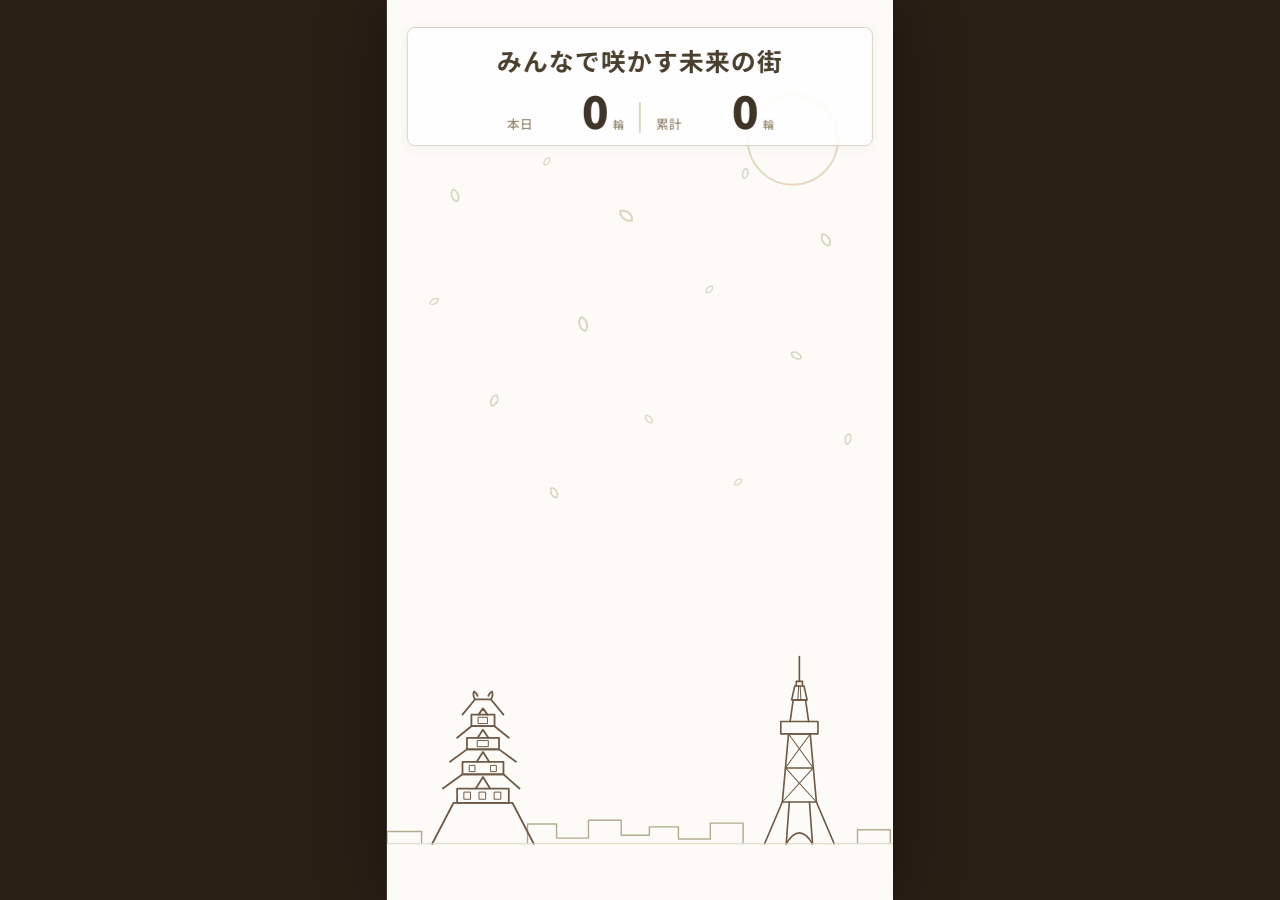
==== display/index.html @ 559e5c33 "feat(display): 背景に線画スカイラインを帯として敷けるように（band モード） 提案いただいた線画スカイライン(Pixta 129944827)は、水彩マップより Sakana調と相性" ====
<!DOCTYPE html>
<html lang="ja">
<head>
  <meta charset="UTF-8">
  <meta name="viewport" content="width=device-width, initial-scale=1.0">
  <title>みんなで咲かす未来の街</title>

  <link rel="preconnect" href="https://fonts.googleapis.com">
  <link rel="preconnect" href="https://fonts.gstatic.com" crossorigin>
  <link href="https://fonts.googleapis.com/css2?family=Noto+Sans+JP:wght@500;700;900&display=swap" rel="stylesheet">

  <link rel="stylesheet" href="css/display.css?v=20">
</head>
<body>
  <div class="stage" id="stage">

    <!-- 背景 SVG（Sakana風：ほぼ白の余白＋線画の街）
         屋外サイネージ向けに、線は視認できる濃さ・太さにしている。
         大阪城・通天閣は「識別マーク」として濃く（花の輪郭と同じ #6E5A46）、
         一般の街並みは一段淡く（背景として後退させる）。 -->
    <svg class="scene" viewBox="0 0 1080 1920" preserveAspectRatio="xMidYMid slice" aria-hidden="true">

      <!-- ほぼ白の地（わずかに暖色） -->
      <rect x="0" y="0" width="1080" height="1920" fill="#FCFBF7"/>

      <!-- 太陽（細い輪郭のみ） -->
      <circle cx="866" cy="298" r="96" fill="none" stroke="#E4DAC2" stroke-width="4"/>

      <!-- 余白に点在する花びら（線画のみ）。
           Sakana のページで白地に小さな魚が散っているのと同じ役割で、
           何も無い上半分が「殺風景」に見えるのを防ぐ。
           vector-effect で拡大しても線の太さを一定に保つ。 -->
      <g class="drift-petals" fill="none" stroke="#DCD5C4" stroke-width="2.2"
         stroke-linejoin="round" vector-effect="non-scaling-stroke">
        <path d="M0,0 C-5,-3 -6,-12 0,-16 C6,-12 5,-3 0,0 Z" transform="translate(150,430) rotate(-20) scale(1.7)"/>
        <path d="M0,0 C-5,-3 -6,-12 0,-16 C6,-12 5,-3 0,0 Z" transform="translate(336,352) rotate(34) scale(1.2)"/>
        <path d="M0,0 C-5,-3 -6,-12 0,-16 C6,-12 5,-3 0,0 Z" transform="translate(523,470) rotate(-52) scale(2.0)"/>
        <path d="M0,0 C-5,-3 -6,-12 0,-16 C6,-12 5,-3 0,0 Z" transform="translate(762,381) rotate(14) scale(1.4)"/>
        <path d="M0,0 C-5,-3 -6,-12 0,-16 C6,-12 5,-3 0,0 Z" transform="translate(944,524) rotate(-31) scale(1.8)"/>
        <path d="M0,0 C-5,-3 -6,-12 0,-16 C6,-12 5,-3 0,0 Z" transform="translate(92,648) rotate(61) scale(1.3)"/>
        <path d="M0,0 C-5,-3 -6,-12 0,-16 C6,-12 5,-3 0,0 Z" transform="translate(423,706) rotate(-16) scale(1.9)"/>
        <path d="M0,0 C-5,-3 -6,-12 0,-16 C6,-12 5,-3 0,0 Z" transform="translate(681,624) rotate(46) scale(1.2)"/>
        <path d="M0,0 C-5,-3 -6,-12 0,-16 C6,-12 5,-3 0,0 Z" transform="translate(884,764) rotate(-62) scale(1.5)"/>
        <path d="M0,0 C-5,-3 -6,-12 0,-16 C6,-12 5,-3 0,0 Z" transform="translate(224,866) rotate(24) scale(1.6)"/>
        <path d="M0,0 C-5,-3 -6,-12 0,-16 C6,-12 5,-3 0,0 Z" transform="translate(566,902) rotate(-41) scale(1.3)"/>
        <path d="M0,0 C-5,-3 -6,-12 0,-16 C6,-12 5,-3 0,0 Z" transform="translate(982,948) rotate(9) scale(1.45)"/>
        <path d="M0,0 C-5,-3 -6,-12 0,-16 C6,-12 5,-3 0,0 Z" transform="translate(362,1062) rotate(-26) scale(1.5)"/>
        <path d="M0,0 C-5,-3 -6,-12 0,-16 C6,-12 5,-3 0,0 Z" transform="translate(742,1034) rotate(51) scale(1.2)"/>
      </g>

      <!-- 街並み一式（地平線・一般ビル・大阪城・通天閣）。
           画面下端近くに配置するためまとめて下へ平行移動する。
           背景スカイライン画像を使うときは、この街だけを隠して差し替える
           （点在する花びら・太陽は残す）。 -->
      <g class="cityline" transform="translate(0,198)">

        <!-- 一般の街並み（線画・淡め。中央と両端に控えめに配置し余白を残す） -->
        <g fill="none" stroke="#B4AA92" stroke-width="3"
           stroke-linejoin="round" stroke-linecap="round">
          <path d="M0,1600 L0,1576 L74,1576 L74,1600"/>
          <path d="M300,1600 L300,1560 L362,1560 L362,1590 L430,1590 L430,1552
                   L500,1552 L500,1584 L560,1584 L560,1566 L622,1566 L622,1592
                   L690,1592 L690,1558 L760,1558 L760,1600"/>
          <path d="M1004,1600 L1004,1572 L1074,1572 L1074,1600"/>
        </g>

        <!-- ══ 大阪城（線画・参考準拠：石垣＋4層天守＋千鳥破風＋鯱）
             ※実在建造物の構造に基づく自作線画（ストック素材の複製ではない） ══ -->
        <g class="landmark landmark-castle"
           transform="translate(205,1602) scale(1.9) translate(-205,-1602)"
           fill="none" stroke="#6E5A46" stroke-width="2"
           stroke-linejoin="round" stroke-linecap="round">
          <!-- 石垣（末広がり） -->
          <path d="M148,1602 L172,1556 L238,1556 L262,1602"/>

          <!-- 1層目：壁＋入母屋屋根＋千鳥破風 -->
          <rect x="176" y="1540" width="58" height="16"/>
          <path d="M160,1540 L182,1524 L228,1524 L246,1540"/>
          <path d="M197,1540 L205,1527 L213,1540"/>

          <!-- 2層目 -->
          <rect x="182" y="1510" width="46" height="14"/>
          <path d="M168,1510 L187,1496 L223,1496 L242,1510"/>
          <path d="M198,1510 L205,1499 L212,1510"/>

          <!-- 3層目 -->
          <rect x="187" y="1483" width="36" height="13"/>
          <path d="M176,1483 L192,1470 L218,1470 L234,1483"/>
          <path d="M199,1483 L205,1474 L211,1483"/>

          <!-- 最上層（金の間）＋入母屋屋根 -->
          <rect x="192" y="1457" width="26" height="13"/>
          <path d="M182,1457 L196,1440 L214,1440 L228,1457"/>
          <path d="M200,1457 L205,1450 L210,1457"/>
          <!-- 金の鯱（大棟の両端） -->
          <path d="M196,1440 q-3,-5 -1,-9 q3,2 4,5"/>
          <path d="M214,1440 q3,-5 1,-9 q-3,2 -4,5"/>

          <!-- 窓・格子（細め。親を1.9倍しているので線幅は割り戻す） -->
          <g stroke-width="1.1">
            <rect x="184" y="1544" width="7" height="8"/>
            <rect x="201" y="1544" width="7" height="8"/>
            <rect x="218" y="1544" width="7" height="8"/>
            <rect x="190" y="1514" width="6" height="7"/>
            <rect x="214" y="1514" width="6" height="7"/>
            <rect x="199" y="1486" width="12" height="7"/>
            <rect x="200" y="1460" width="10" height="7"/>
          </g>
        </g>

        <!-- ══ 通天閣（線画・忠実デフォルメ：シルエット参考）
             エッフェル塔型の開脚アーチ＋X字トラス＋主展望台＋王冠(ランタン)＋尖塔 ══ -->
        <g class="landmark landmark-tower"
           transform="translate(880,1602) scale(1.65) translate(-880,-1602)"
           fill="none" stroke="#6E5A46" stroke-width="2.1"
           stroke-linejoin="round" stroke-linecap="round">
          <!-- 脚部：外脚＋内脚＋中央アーチ（末広がりに開く） -->
          <path d="M835,1602 L858,1548"/>
          <path d="M925,1602 L902,1548"/>
          <path d="M863,1602 L867,1548"/>
          <path d="M897,1602 L893,1548"/>
          <path d="M863,1602 Q880,1574 897,1602"/>
          <path d="M858,1548 L902,1548"/>
          <!-- 下段胴体：テーパー側面＋X字トラス（内部トラスは細め） -->
          <path d="M858,1548 L866,1460"/>
          <path d="M902,1548 L894,1460"/>
          <path d="M862,1504 L898,1504"/>
          <path d="M866,1460 L894,1460"/>
          <g stroke-width="1.3">
            <path d="M858,1548 L898,1504"/>
            <path d="M902,1548 L862,1504"/>
            <path d="M862,1504 L894,1460"/>
            <path d="M898,1504 L866,1460"/>
          </g>
          <!-- 主展望台（張り出した横帯） -->
          <rect x="856" y="1444" width="48" height="16"/>
          <!-- 首部（くびれ） -->
          <path d="M868,1444 L872,1416"/>
          <path d="M892,1444 L888,1416"/>
          <path d="M872,1416 L888,1416"/>
          <!-- 王冠（ランタン型の台形展望塔）＋縦筋 -->
          <path d="M870,1416 L874,1398 L886,1398 L890,1416 Z"/>
          <g stroke-width="1.3">
            <path d="M878,1416 L879,1398"/>
            <path d="M882,1416 L881,1398"/>
          </g>
          <!-- 頂部の小さな笠 -->
          <path d="M876,1398 L876,1392 L884,1392 L884,1398"/>
          <!-- 尖塔・アンテナ -->
          <path d="M880,1392 L880,1360"/>
        </g>

        <!-- 地平線（細い1本） -->
        <line x1="0" y1="1602" x2="1080" y2="1602" stroke="#D6D0C0" stroke-width="2"/>
      </g>
    </svg>

    <!-- 花レイヤー（SVG。動的に花を追加） -->
    <svg class="flowers" id="flowers-layer" viewBox="0 0 1080 1920" preserveAspectRatio="xMidYMid slice" aria-hidden="true">
      <defs>
        <!-- 花びら用グラデーション（中心=明るい、外縁=暗い）-->
        <radialGradient id="fg-pink"   cx="38%" cy="30%" r="75%"><stop offset="0%"   stop-color="#FFEAF3"/><stop offset="100%" stop-color="#C0356A"/></radialGradient>
        <radialGradient id="fg-yellow" cx="38%" cy="30%" r="75%"><stop offset="0%"   stop-color="#FFFBD0"/><stop offset="100%" stop-color="#C08010"/></radialGradient>
        <radialGradient id="fg-white"  cx="38%" cy="30%" r="75%"><stop offset="0%"   stop-color="#FFFFFF"/><stop offset="100%" stop-color="#C8A860"/></radialGradient>
        <radialGradient id="fg-purple" cx="38%" cy="30%" r="75%"><stop offset="0%"   stop-color="#F2E6FF"/><stop offset="100%" stop-color="#6030A8"/></radialGradient>
        <radialGradient id="fg-red"    cx="38%" cy="30%" r="75%"><stop offset="0%"   stop-color="#FFE0D8"/><stop offset="100%" stop-color="#A81818"/></radialGradient>
        <!-- 花芯用グラデーション -->
        <radialGradient id="fg-center" cx="40%" cy="35%" r="70%"><stop offset="0%"   stop-color="#FFFCC0"/><stop offset="70%"  stop-color="#E8C020"/><stop offset="100%" stop-color="#A07010"/></radialGradient>
        <!-- 花びら内側の光沢ライン（白半透明） -->
        <linearGradient id="fg-shine"  x1="0.5" y1="0" x2="0.5" y2="1"><stop offset="0%"   stop-color="#ffffff" stop-opacity="0.55"/><stop offset="100%" stop-color="#ffffff" stop-opacity="0"/></linearGradient>
      </defs>
      <g id="flowers-root"></g>
    </svg>

    <!-- カウンタ -->
    <header class="counter" id="counter">
      <div class="counter__title">みんなで咲かす未来の街</div>
      <div class="counter__row">
        <div class="counter__cell">
          <div class="counter__label">本日</div>
          <div class="counter__num" id="count-today">0</div>
          <div class="counter__unit">輪</div>
        </div>
        <div class="counter__divider"></div>
        <div class="counter__cell">
          <div class="counter__label">累計</div>
          <div class="counter__num" id="count-total">0</div>
          <div class="counter__unit">輪</div>
        </div>
      </div>
    </header>

    <!-- デバッグ表示（既定でオフ。D キーで切替） -->
    <div class="debug" id="debug-panel" hidden>
      <div>DEBUG <span id="debug-mode"></span></div>
      <div>last poll: <span id="debug-last"></span></div>
      <div>since id: <span id="debug-since"></span></div>
      <div class="debug__hint">F=花追加 / R=リセット / D=このパネル切替</div>
    </div>

    <!-- ═══════════════════════════════════════════════════════════
         診断オーバーレイ（7/23 STB実機テスト用）

         OTOMO の STB にはキーボードが無く、D キーでデバッグパネルを
         開けない。テスト用クエリ（?demo=1 等）が付いていれば操作不要で
         常時表示し、画面を撮影するだけで全項目が記録に残るようにする。

         「経過」は読み込みからの秒数。0 に戻れば STB が完全リロードした
         決定的な証拠になり、その周期も実測できる。
    ═══════════════════════════════════════════════════════════ -->
    <div class="diag" id="diag" hidden>
      <div class="diag__title">DIAG — STB TEST</div>
      <div class="diag__grid">
        <span class="diag__k">経過</span>
        <span class="diag__v diag__v--big" id="diag-elapsed">0.0s</span>

        <span class="diag__k">FPS</span>
        <span class="diag__v diag__v--big" id="diag-fps">--</span>

        <span class="diag__k">花数</span>
        <span class="diag__v diag__v--big" id="diag-count">0</span>

        <span class="diag__k">時刻</span>
        <span class="diag__v" id="diag-clock">--:--:--</span>

        <span class="diag__k">読込</span>
        <span class="diag__v" id="diag-loaded">--:--:--</span>

        <span class="diag__k">設定</span>
        <span class="diag__v" id="diag-cfg">-</span>

        <span class="diag__k">画面</span>
        <span class="diag__v" id="diag-screen">-</span>

        <span class="diag__k">poll</span>
        <span class="diag__v" id="diag-poll">0</span>

        <span class="diag__k">UA</span>
        <span class="diag__v diag__v--ua" id="diag-ua">-</span>
      </div>
    </div>
  </div>

  <script src="config.js?v=20"></script>
  <script src="js/api.js?v=20"></script>
  <script src="js/scene.js?v=20"></script>
  <script src="js/bloom.js?v=20"></script>
  <script src="js/main.js?v=20"></script>
</body>
</html>
---- display/css/display.css ----
/* 「みんなで咲かす未来の街」 display 用スタイル
   縦型サイネージ（9:16 / 1080x1920 想定）を基準に、画面サイズに合わせて
   .stage が縦比を維持しつつ最大化される。 */

:root {
  --warm-paper: #FFF5E1;
  --warm-ink:   #5A3E2B;
  --warm-ink-soft: #8C6A4E;
  --warm-accent: #E8965A;
  --warm-leaf:   #5C8A3A;
}

* { box-sizing: border-box; }

html, body {
  margin: 0;
  padding: 0;
  width: 100%;
  height: 100%;
  background: #2a1f15;       /* ステージ外の余白色（暗めにして額装風に） */
  overflow: hidden;
  font-family: "Noto Sans JP", "Hiragino Kaku Gothic ProN", "Yu Gothic", sans-serif;
  color: var(--warm-ink);
  -webkit-font-smoothing: antialiased;
}

/* ステージ：縦9:16の固定比率コンテナ。画面に内接させる */
.stage {
  position: absolute;
  top: 50%;
  left: 50%;
  /* ステージ実幅。文字サイズをこれに連動させると、レターボックス時
     （画面比が9:16でないとき）でも比率どおりに収まる。 */
  --stage-w: min(100vw, calc(100vh * 9 / 16));
  width:  var(--stage-w);
  height: min(100vh, calc(100vw * 16 / 9));
  transform: translate(-50%, -50%);
  background: #FCFBF7;              /* 背景SVGと同じ白（読み込み前のチラつき防止） */
  box-shadow: 0 0 60px rgba(0,0,0,0.4);
  overflow: hidden;
}

/* 背景の風景・花レイヤー */
.scene, .flowers {
  position: absolute;
  inset: 0;
  width: 100%;
  height: 100%;
  display: block;
}
.flowers { pointer-events: none; }

/* カウンタ（上部）
   線画・余白基調に合わせた最小限のデザイン。屋外での可読性のため、
   ・数字は大きく高コントラストのダークインク（白地に濃色＝最も読める）
   ・囲みは重い塗りカードをやめ、うっすら白＋細いヘアラインのみ
   ・新規開花時だけ数字がテラコッタ色に弾む（Sakana的な一点差し色） */
.counter {
  position: absolute;
  top: 3%;
  left: 4%;
  right: 4%;
  /* カウンタ内の em 基準をステージ幅に連動させる。
     これで文字も余白も同じ比率で拡縮し、桁数が増えても溢れない。 */
  font-size: calc(var(--stage-w) * 0.028);
  padding: 1.0em 1.1em 0.85em;
  background: rgba(255, 255, 255, 0.80);
  border: 1.5px solid #DAD4C6;
  border-radius: 0.55em;
  box-shadow: 0 2px 12px rgba(120,110,90,0.08);
  text-align: center;
  backdrop-filter: blur(2px);
}
.counter__title {
  font-family: "Noto Sans JP", sans-serif;
  font-weight: 700;
  font-size: 1.75em;            /* ≒ ステージ幅の5%。必ず1行に収まる大きさ */
  white-space: nowrap;          /* 折り返さない */
  color: #4A3E2E;
  letter-spacing: 0.04em;
  margin-bottom: 0.45em;
}
.counter__row {
  display: flex;
  align-items: flex-end;
  justify-content: center;
  gap: 1.1em;
  white-space: nowrap;          /* 桁が増えても折り返さない */
}
.counter__cell {
  display: flex;
  align-items: baseline;
  gap: 0.28em;
}
.counter__label {
  font-family: "Noto Sans JP", sans-serif;
  font-weight: 500;
  font-size: 0.9em;
  color: #9A8E78;
  margin-right: 0.15em;
}
.counter__num {
  font-family: "Noto Sans JP", sans-serif;
  font-weight: 900;
  /* カウンタ基準の相対サイズ。5桁（累計10,000輪超）でも収まる大きさ */
  font-size: 3.1em;
  line-height: 1;
  color: #3E3428;
  min-width: 1.6em;
  text-align: right;
  transition: transform 0.4s cubic-bezier(.34,1.7,.64,1), color 0.4s ease;
}
.counter__num.pop {
  transform: scale(1.18);
  color: #D2694A;               /* 開花時だけ差し色 */
}
.counter__unit {
  font-family: "Noto Sans JP", sans-serif;
  font-weight: 500;
  font-size: 0.78em;
  color: #9A8E78;
}
.counter__divider {
  width: 1.5px;
  height: 2.2em;
  background: #DAD4C6;
  border-radius: 2px;
}

/* 花：bloom.js の rAF 落下アニメが opacity と outer の transform を制御する。
   CSS は transform の基準点のみ定義し、初期状態は透明。 */
.flower {
  opacity: 0;
  transform-box: fill-box;
  transform-origin: center;
}

/* 初回ロード分（settled）：着地済み・静止状態で即表示 */
.flower.settled {
  opacity: 1;
  transform: scale(1) rotate(var(--seed-rot, 0deg));
  animation: none;
}

/* やさしく揺れる（咲いた後） */
.flower.sway {
  animation: sway 5.2s ease-in-out infinite;
  animation-delay: var(--sway-delay, 0s);
}
@keyframes sway {
  0%, 100% { transform: scale(1) rotate(var(--seed-rot, 0deg)); }
  50%      { transform: scale(1.02) rotate(calc(var(--seed-rot, 0deg) + 2deg)); }
}

/* デバッグパネル */
.debug {
  position: absolute;
  bottom: 12px;
  left: 12px;
  padding: 10px 14px;
  background: rgba(0,0,0,0.55);
  color: #fff;
  font-family: monospace;
  font-size: 12px;
  line-height: 1.6;
  border-radius: 8px;
  z-index: 100;
}
.debug__hint { opacity: 0.7; margin-top: 6px; }

/* ─── 診断オーバーレイ（7/23 STB実機テスト用） ────────────────────
   STB にはキーボードが無いので操作不要で常時表示する。
   離れた 43インチ画面を撮影して読み取れることが最優先のため、
   高コントラスト・等幅・大きめの字にしてある。
   本番の素の URL では表示されない（config.js の diag が false）。 */
.diag {
  position: absolute;
  top: 16px;
  left: 16px;
  padding: 14px 18px;
  /* 全体のデザイン確認を邪魔しないよう半透明。
     ?diag=0 で非表示、D キーで表示/非表示を切替できる。 */
  background: rgba(0, 0, 0, 0.42);
  opacity: 0.62;
  color: #fff;
  font-family: "Consolas", "Courier New", monospace;
  border-radius: 10px;
  border: 2px solid rgba(255, 255, 255, 0.35);
  z-index: 200;
  max-width: 62%;
}
.diag__title {
  font-size: 15px;
  font-weight: bold;
  letter-spacing: 0.12em;
  color: #7FE0A0;
  margin-bottom: 8px;
  padding-bottom: 6px;
  border-bottom: 1px solid rgba(255, 255, 255, 0.25);
}
.diag__grid {
  display: grid;
  grid-template-columns: auto 1fr;
  gap: 3px 14px;
  align-items: baseline;
}
.diag__k {
  font-size: 15px;
  color: #9BD8F0;
  white-space: nowrap;
}
.diag__v {
  font-size: 17px;
  font-variant-numeric: tabular-nums;
  word-break: break-all;
}
/* 遠くからでも読める主要値。「経過」が 0 に戻れば完全リロードの証拠 */
.diag__v--big {
  font-size: 30px;
  font-weight: bold;
  line-height: 1.15;
  color: #FFE08A;
}
/* UserAgent は長いので小さく折り返す */
.diag__v--ua {
  font-size: 13px;
  line-height: 1.4;
  opacity: 0.9;
}
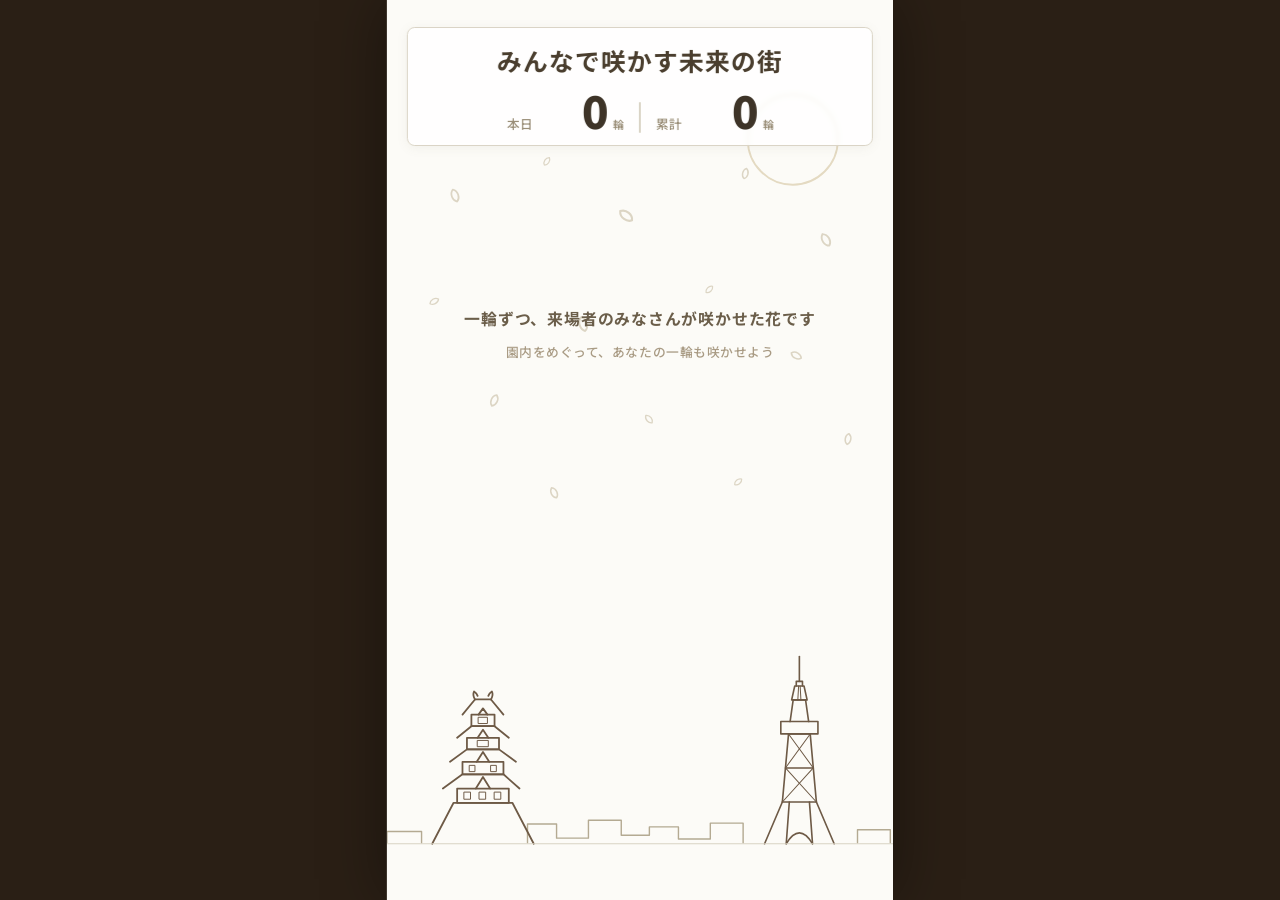
==== commit 25b8cfb3: "feat(display): 花の意味を伝える注釈を中央に追加 通りすがりの人には「花の絵」にしか見えないため、意味を短く示す一文を追加。 中央の余白に置くことで、Sakana のタグラインと同じく画" ====
--- a/display/index.html
+++ b/display/index.html
@@ -9,7 +9,7 @@
   <link rel="preconnect" href="https://fonts.gstatic.com" crossorigin>
   <link href="https://fonts.googleapis.com/css2?family=Noto+Sans+JP:wght@500;700;900&display=swap" rel="stylesheet">
 
-  <link rel="stylesheet" href="css/display.css?v=20">
+  <link rel="stylesheet" href="css/display.css?v=22">
 </head>
 <body>
   <div class="stage" id="stage">
@@ -190,6 +190,14 @@
       </div>
     </header>
 
+    <!-- 注釈：この花が何かを説明する一文。
+         通りすがりの人には「花の絵」にしか見えないため、意味を短く示す。
+         中央の余白に置くことで、Sakana のタグラインと同じく画面の重心にもなる。 -->
+    <div class="note" id="note">
+      <p class="note__main">一輪ずつ、来場者のみなさんが咲かせた花です</p>
+      <p class="note__sub">園内をめぐって、あなたの一輪も咲かせよう</p>
+    </div>
+
     <!-- デバッグ表示（既定でオフ。D キーで切替） -->
     <div class="debug" id="debug-panel" hidden>
       <div>DEBUG <span id="debug-mode"></span></div>
@@ -241,10 +249,10 @@
     </div>
   </div>
 
-  <script src="config.js?v=20"></script>
-  <script src="js/api.js?v=20"></script>
-  <script src="js/scene.js?v=20"></script>
-  <script src="js/bloom.js?v=20"></script>
-  <script src="js/main.js?v=20"></script>
+  <script src="config.js?v=22"></script>
+  <script src="js/api.js?v=22"></script>
+  <script src="js/scene.js?v=22"></script>
+  <script src="js/bloom.js?v=22"></script>
+  <script src="js/main.js?v=22"></script>
 </body>
 </html>
--- a/display/css/display.css
+++ b/display/css/display.css
@@ -127,6 +127,39 @@
   border-radius: 2px;
 }
 
+/* 注釈（中央の余白に置く一文）
+   通りすがりの人に「この花が何か」を伝える。
+   同時に、白い余白の重心にもなる（Sakana のタグラインと同じ役割）。
+   文字サイズはステージ幅連動。花の山（上限 y=1360）より上に置く。 */
+.note {
+  position: absolute;
+  top: 34%;
+  left: 6%;
+  right: 6%;
+  text-align: center;
+  font-size: calc(var(--stage-w) * 0.028);
+  line-height: 1.7;
+  pointer-events: none;
+}
+.note__main {
+  font-family: "Noto Sans JP", sans-serif;
+  font-weight: 700;
+  font-size: 1.12em;
+  color: #6B5E4A;
+  letter-spacing: 0.05em;
+  margin: 0;
+  white-space: nowrap;
+}
+.note__sub {
+  font-family: "Noto Sans JP", sans-serif;
+  font-weight: 500;
+  font-size: 0.9em;
+  color: #A99B84;
+  letter-spacing: 0.04em;
+  margin: 0.6em 0 0;
+  white-space: nowrap;
+}
+
 /* 花：bloom.js の rAF 落下アニメが opacity と outer の transform を制御する。
    CSS は transform の基準点のみ定義し、初期状態は透明。 */
 .flower {
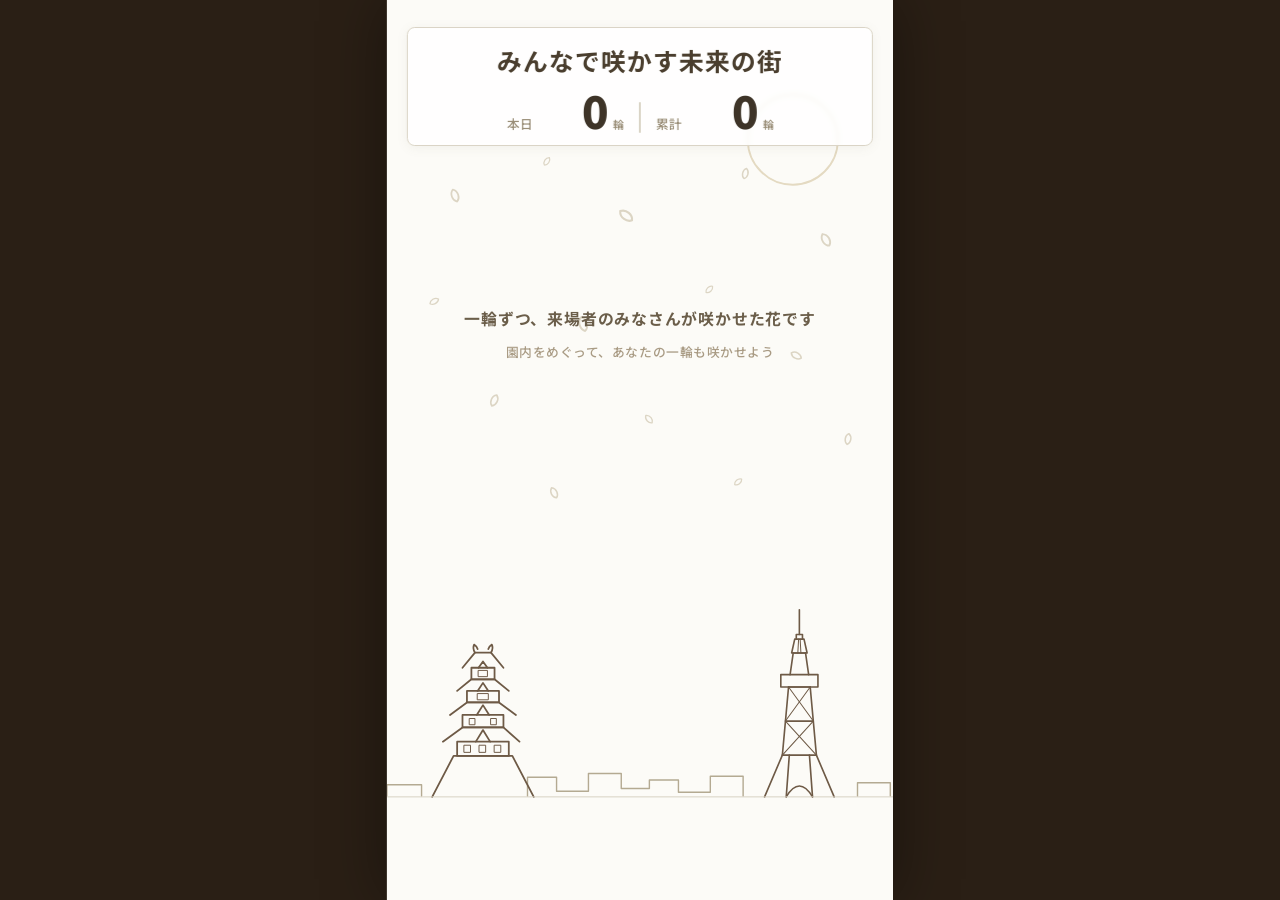
==== commit 1a957092: "fix(display): 背景画像なしのときの接地面ズレを修正 背景スカイライン画像は未購入のため .gitignore されており、公開URL （7/23にSTBが読む先）では自作線画にフォールバ" ====
--- a/display/index.html
+++ b/display/index.html
@@ -9,7 +9,7 @@
   <link rel="preconnect" href="https://fonts.gstatic.com" crossorigin>
   <link href="https://fonts.googleapis.com/css2?family=Noto+Sans+JP:wght@500;700;900&display=swap" rel="stylesheet">
 
-  <link rel="stylesheet" href="css/display.css?v=22">
+  <link rel="stylesheet" href="css/display.css?v=23">
 </head>
 <body>
   <div class="stage" id="stage">
@@ -52,7 +52,7 @@
            画面下端近くに配置するためまとめて下へ平行移動する。
            背景スカイライン画像を使うときは、この街だけを隠して差し替える
            （点在する花びら・太陽は残す）。 -->
-      <g class="cityline" transform="translate(0,198)">
+      <g class="cityline" transform="translate(0,98)">
 
         <!-- 一般の街並み（線画・淡め。中央と両端に控えめに配置し余白を残す） -->
         <g fill="none" stroke="#B4AA92" stroke-width="3"
@@ -249,10 +249,10 @@
     </div>
   </div>
 
-  <script src="config.js?v=22"></script>
-  <script src="js/api.js?v=22"></script>
-  <script src="js/scene.js?v=22"></script>
-  <script src="js/bloom.js?v=22"></script>
-  <script src="js/main.js?v=22"></script>
+  <script src="config.js?v=23"></script>
+  <script src="js/api.js?v=23"></script>
+  <script src="js/scene.js?v=23"></script>
+  <script src="js/bloom.js?v=23"></script>
+  <script src="js/main.js?v=23"></script>
 </body>
 </html>
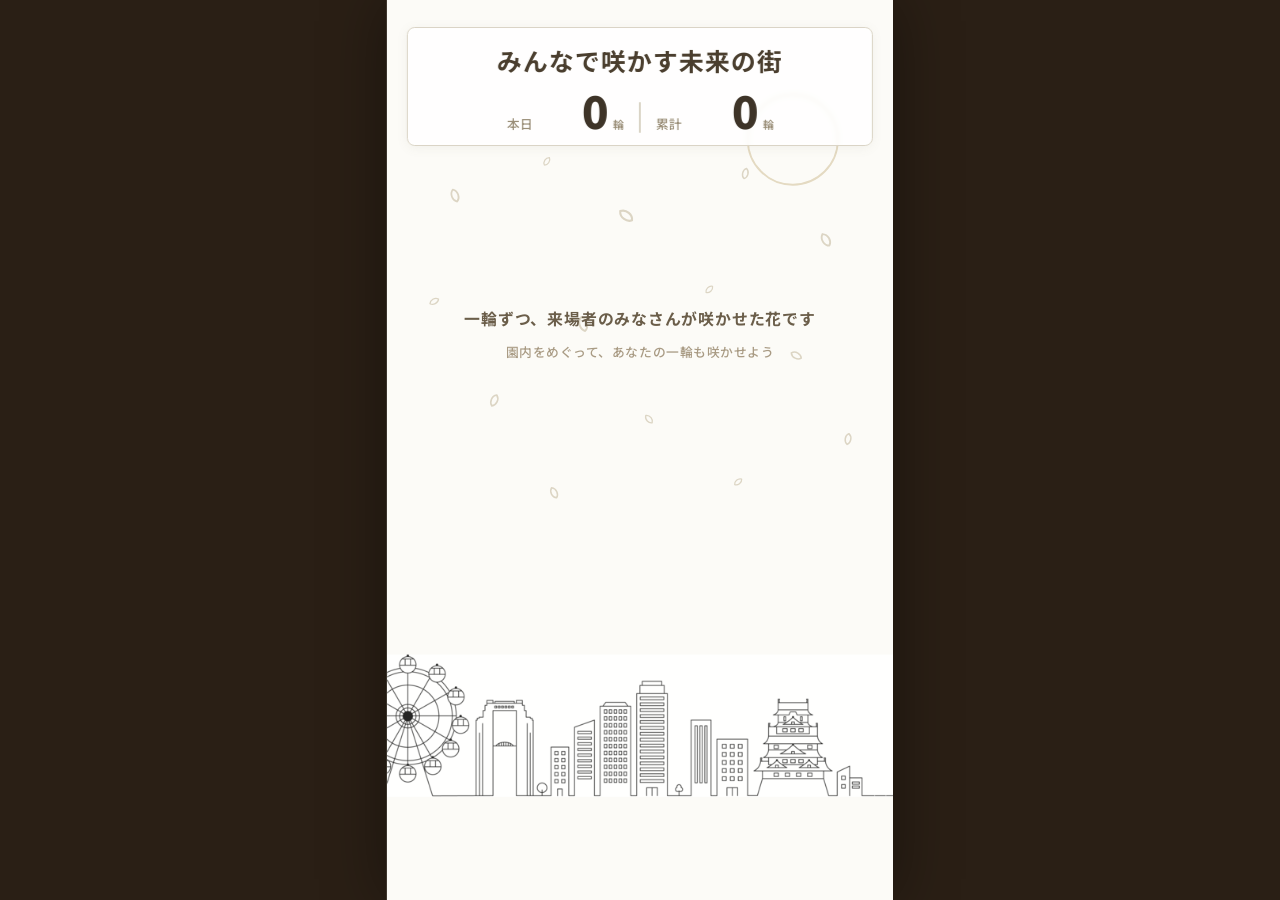
==== commit 91873fa6: "feat(display): 購入済みスカイライン線画を背景に採用（公開可） ライセンス購入済み（Pixta 129944827・透かし無し・Sサイズ640x458）のため 公開リポジトリに含める。7" ====
--- a/display/index.html
+++ b/display/index.html
@@ -9,7 +9,7 @@
   <link rel="preconnect" href="https://fonts.gstatic.com" crossorigin>
   <link href="https://fonts.googleapis.com/css2?family=Noto+Sans+JP:wght@500;700;900&display=swap" rel="stylesheet">
 
-  <link rel="stylesheet" href="css/display.css?v=23">
+  <link rel="stylesheet" href="css/display.css?v=25">
 </head>
 <body>
   <div class="stage" id="stage">
@@ -54,20 +54,75 @@
            （点在する花びら・太陽は残す）。 -->
       <g class="cityline" transform="translate(0,98)">
 
-        <!-- 一般の街並み（線画・淡め。中央と両端に控えめに配置し余白を残す） -->
-        <g fill="none" stroke="#B4AA92" stroke-width="3"
+        <!-- ══ 観覧車（左）ハブ・スポーク・ゴンドラ・支柱 ══ -->
+        <g class="landmark landmark-wheel"
+           fill="none" stroke="#6E5A46" stroke-width="3"
            stroke-linejoin="round" stroke-linecap="round">
-          <path d="M0,1600 L0,1576 L74,1576 L74,1600"/>
-          <path d="M300,1600 L300,1560 L362,1560 L362,1590 L430,1590 L430,1552
-                   L500,1552 L500,1584 L560,1584 L560,1566 L622,1566 L622,1592
-                   L690,1592 L690,1558 L760,1558 L760,1600"/>
-          <path d="M1004,1600 L1004,1572 L1074,1572 L1074,1600"/>
+          <!-- 支柱 -->
+          <path d="M74,1602 L124,1494"/>
+          <path d="M174,1602 L124,1494"/>
+          <path d="M92,1560 L156,1560"/>
+          <!-- リム（外周・内周） -->
+          <circle cx="124" cy="1494" r="78"/>
+          <circle cx="124" cy="1494" r="66"/>
+          <circle cx="124" cy="1494" r="7"/>
+          <!-- スポーク（12本） -->
+          <g stroke-width="1.6">
+            <path d="M124,1428 L124,1560"/>
+            <path d="M58,1494 L190,1494"/>
+            <path d="M77,1447 L171,1541"/>
+            <path d="M171,1447 L77,1541"/>
+            <path d="M91,1437 L157,1551"/>
+            <path d="M157,1437 L91,1551"/>
+            <path d="M67,1461 L181,1527"/>
+            <path d="M181,1461 L67,1527"/>
+          </g>
+          <!-- ゴンドラ（外周上に8つ） -->
+          <g stroke-width="2.2">
+            <circle cx="124" cy="1416" r="9"/>
+            <circle cx="124" cy="1572" r="9"/>
+            <circle cx="46"  cy="1494" r="9"/>
+            <circle cx="202" cy="1494" r="9"/>
+            <circle cx="69"  cy="1439" r="9"/>
+            <circle cx="179" cy="1549" r="9"/>
+            <circle cx="179" cy="1439" r="9"/>
+            <circle cx="69"  cy="1549" r="9"/>
+          </g>
+        </g>
+
+        <!-- ══ ビル群（中央）── 高さ・幅に変化をつけた線画 ══ -->
+        <g fill="none" stroke="#8C8168" stroke-width="2.6"
+           stroke-linejoin="round" stroke-linecap="round">
+          <!-- 低層 -->
+          <path d="M236,1602 L236,1500 L292,1500 L292,1602"/>
+          <!-- 高層（アンテナ付き） -->
+          <path d="M302,1602 L302,1448 L350,1448 L350,1602"/>
+          <path d="M326,1448 L326,1424"/>
+          <!-- 中層 -->
+          <path d="M360,1602 L360,1518 L414,1518 L414,1602"/>
+          <!-- 最高層 -->
+          <path d="M424,1602 L424,1418 L470,1418 L470,1602"/>
+          <!-- 台形の塔屋 -->
+          <path d="M480,1602 L480,1486 L500,1462 L524,1462 L544,1486 L544,1602"/>
+          <!-- 中層 -->
+          <path d="M554,1602 L554,1512 L604,1512 L604,1602"/>
+          <!-- 窓（細線・控えめ） -->
+          <g stroke-width="1.4">
+            <path d="M250,1520 L278,1520"/><path d="M250,1544 L278,1544"/><path d="M250,1568 L278,1568"/>
+            <path d="M314,1470 L338,1470"/><path d="M314,1494 L338,1494"/>
+            <path d="M314,1518 L338,1518"/><path d="M314,1542 L338,1542"/><path d="M314,1566 L338,1566"/>
+            <path d="M372,1538 L402,1538"/><path d="M372,1562 L402,1562"/>
+            <path d="M436,1440 L458,1440"/><path d="M436,1464 L458,1464"/>
+            <path d="M436,1488 L458,1488"/><path d="M436,1512 L458,1512"/>
+            <path d="M436,1536 L458,1536"/><path d="M436,1560 L458,1560"/>
+            <path d="M566,1534 L592,1534"/><path d="M566,1558 L592,1558"/>
+          </g>
         </g>
 
         <!-- ══ 大阪城（線画・参考準拠：石垣＋4層天守＋千鳥破風＋鯱）
              ※実在建造物の構造に基づく自作線画（ストック素材の複製ではない） ══ -->
         <g class="landmark landmark-castle"
-           transform="translate(205,1602) scale(1.9) translate(-205,-1602)"
+           transform="translate(535,0) translate(205,1602) scale(1.75) translate(-205,-1602)"
            fill="none" stroke="#6E5A46" stroke-width="2"
            stroke-linejoin="round" stroke-linecap="round">
           <!-- 石垣（末広がり） -->
@@ -111,7 +166,7 @@
         <!-- ══ 通天閣（線画・忠実デフォルメ：シルエット参考）
              エッフェル塔型の開脚アーチ＋X字トラス＋主展望台＋王冠(ランタン)＋尖塔 ══ -->
         <g class="landmark landmark-tower"
-           transform="translate(880,1602) scale(1.65) translate(-880,-1602)"
+           transform="translate(112,0) translate(880,1602) scale(1.5) translate(-880,-1602)"
            fill="none" stroke="#6E5A46" stroke-width="2.1"
            stroke-linejoin="round" stroke-linecap="round">
           <!-- 脚部：外脚＋内脚＋中央アーチ（末広がりに開く） -->
@@ -249,10 +304,10 @@
     </div>
   </div>
 
-  <script src="config.js?v=23"></script>
-  <script src="js/api.js?v=23"></script>
-  <script src="js/scene.js?v=23"></script>
-  <script src="js/bloom.js?v=23"></script>
-  <script src="js/main.js?v=23"></script>
+  <script src="config.js?v=25"></script>
+  <script src="js/api.js?v=25"></script>
+  <script src="js/scene.js?v=25"></script>
+  <script src="js/bloom.js?v=25"></script>
+  <script src="js/main.js?v=25"></script>
 </body>
 </html>
